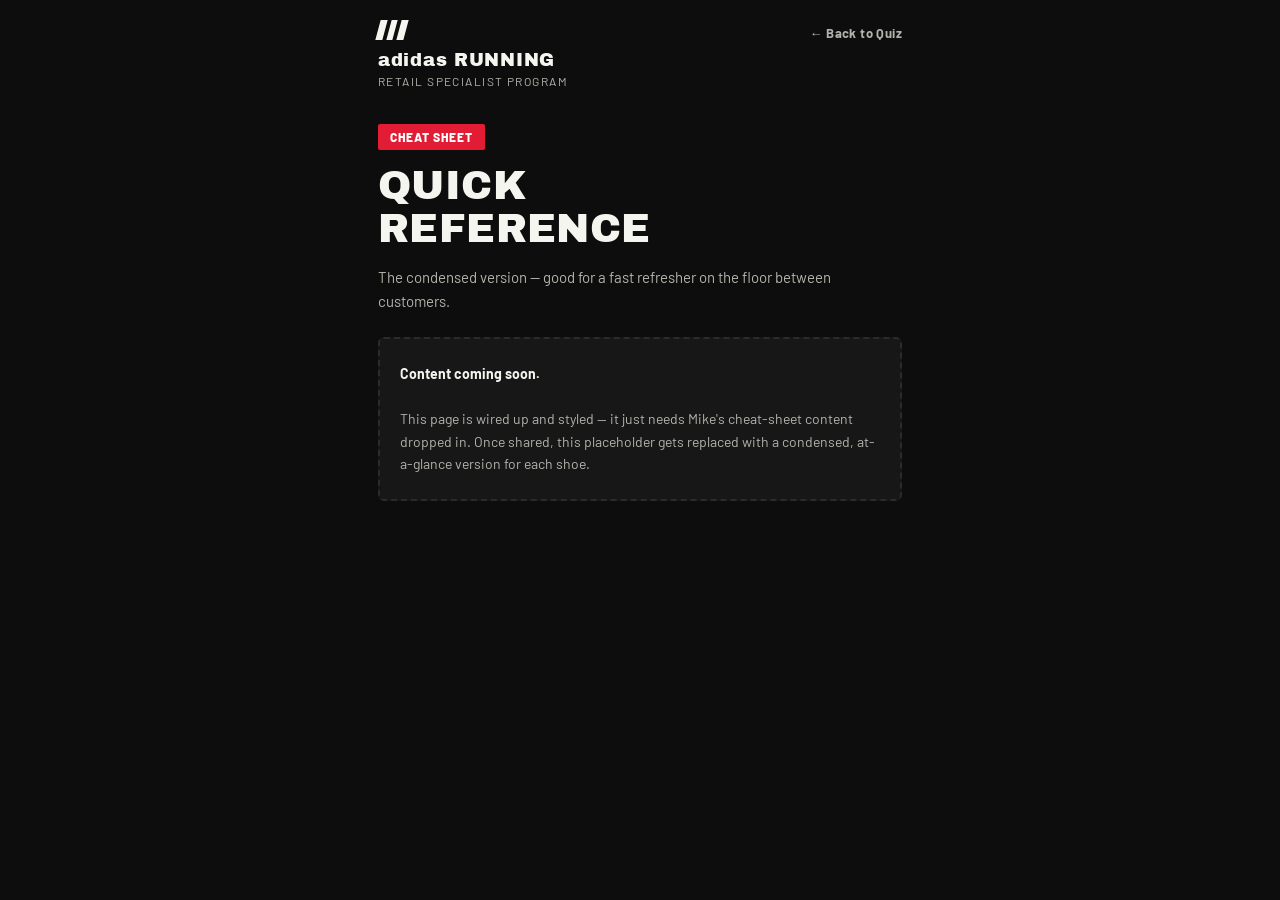
==== cheat-sheet.html @ 19f04d15 "Initial commit: Product Education Quiz platform" ====
<!DOCTYPE html>
<html lang="en">
<head>
<meta charset="UTF-8" />
<meta name="viewport" content="width=device-width, initial-scale=1, maximum-scale=1" />
<title>adidas Running — Cheat Sheet</title>
<link rel="preconnect" href="https://fonts.googleapis.com" />
<link
  href="https://fonts.googleapis.com/css2?family=Archivo+Black&family=Barlow:wght@400;600;700;800&display=swap"
  rel="stylesheet"
/>
<link rel="stylesheet" href="css/styles.css" />
</head>
<body>

<div class="app">
  <div class="header">
    <div class="header-top">
      <div class="stripes"><span></span><span></span><span></span></div>
      <a class="home-link" href="index.html">&larr; Back to Quiz</a>
    </div>
    <div class="brand">adidas RUNNING</div>
    <div class="eyebrow">Retail Specialist Program</div>
  </div>

  <section class="screen">
    <div class="badge-pill">Cheat Sheet</div>
    <h1 class="title">QUICK<br />REFERENCE</h1>
    <p class="subtext">
      The condensed version — good for a fast refresher on the floor
      between customers.
    </p>

    <!--
      CONTENT PENDING — this page is a placeholder.
      Same as study-guide.html: Mike has his own condensed cheat-sheet
      content to drop in here, not Claude-drafted. Once shared, replace the
      placeholder-box below — a cheat sheet reads best as short bullet-style
      content-section blocks (one per shoe) rather than long paragraphs.
      See MEMORY.md > "Study guide, cheat sheet, and survey" for context.
    -->
    <div class="placeholder-box">
      <strong>Content coming soon.</strong><br /><br />
      This page is wired up and styled — it just needs Mike's cheat-sheet
      content dropped in. Once shared, this placeholder gets replaced with
      a condensed, at-a-glance version for each shoe.
    </div>
  </section>
</div>

</body>
</html>
---- css/styles.css ----
/* css/styles.css
   Mobile-first. Adidas-style: black background, white text, bold sans-serif,
   red accent, optional three-stripe motif. See MEMORY.md "Visual language". */

:root {
  --bg: #0d0d0d;
  --surface: #171717;
  --surface-2: #202020;
  --border: #2b2b2b;
  --text: #f5f5f0;
  --text-dim: #b3b3ac;
  --accent: #e21c34; /* adidas-style red */
  --correct: #2fae5b;
  --incorrect: #d64545;
  --radius: 4px;
  --max-width: 560px;
}

* {
  box-sizing: border-box;
}

html,
body {
  margin: 0;
  padding: 0;
  background: var(--bg);
  color: var(--text);
  font-family: "Barlow", -apple-system, "Helvetica Neue", Arial, sans-serif;
  -webkit-font-smoothing: antialiased;
}

h1,
h2,
h3,
.display {
  font-family: "Archivo Black", Arial, sans-serif;
  font-weight: 400;
  letter-spacing: 0.01em;
  margin: 0;
}

.app {
  min-height: 100vh;
  display: flex;
  flex-direction: column;
  align-items: center;
}

.header {
  width: 100%;
  max-width: var(--max-width);
  padding: 20px 18px 0;
  display: flex;
  flex-direction: column;
  gap: 4px;
}

.header-top {
  display: flex;
  align-items: center;
  justify-content: space-between;
}

.home-link {
  color: var(--text-dim);
  font-size: 13px;
  font-weight: 700;
  text-decoration: none;
  letter-spacing: 0.03em;
}

.home-link:hover {
  color: var(--text);
}

.stripes {
  display: flex;
  gap: 4px;
  width: 28px;
  height: 20px;
  transform: skewX(-15deg);
  margin-bottom: 6px;
}
.stripes span {
  flex: 1;
  background: var(--text);
  display: block;
}

.brand {
  font-family: "Archivo Black", Arial, sans-serif;
  font-size: 18px;
  letter-spacing: 0.04em;
}

.eyebrow {
  font-size: 12px;
  letter-spacing: 0.12em;
  text-transform: uppercase;
  color: var(--text-dim);
}

.screen {
  width: 100%;
  max-width: var(--max-width);
  padding: 24px 18px 48px;
  flex: 1;
}

.hidden {
  display: none !important;
}

/* Intro */
.badge-pill {
  display: inline-block;
  background: var(--accent);
  color: #fff;
  font-size: 12px;
  font-weight: 800;
  letter-spacing: 0.08em;
  text-transform: uppercase;
  padding: 6px 12px;
  border-radius: 2px;
  margin-bottom: 14px;
}

.title {
  font-size: clamp(28px, 8vw, 40px);
  line-height: 1.08;
  margin-bottom: 14px;
  text-wrap: balance;
}

.subtext {
  font-size: 15px;
  line-height: 1.6;
  color: var(--text-dim);
  margin-bottom: 24px;
}

/* Buttons */
button,
.btn {
  font-family: "Archivo Black", Arial, sans-serif;
  font-size: 16px;
  border: none;
  border-radius: var(--radius);
  cursor: pointer;
  min-height: 52px;
  padding: 14px 28px;
}

.btn-primary {
  width: 100%;
  background: var(--accent);
  color: #fff;
}

.btn-primary:disabled {
  background: #4a2126;
  color: #8a8a8a;
  cursor: not-allowed;
}

.btn-secondary {
  width: 100%;
  background: var(--text);
  color: var(--bg);
}

/* Form */
.field {
  margin-bottom: 18px;
}

.field label {
  display: block;
  font-size: 13px;
  letter-spacing: 0.04em;
  text-transform: uppercase;
  color: var(--text-dim);
  margin-bottom: 6px;
}

.field input[type="text"],
.field input[type="email"],
.field select,
.field textarea {
  width: 100%;
  background: var(--surface);
  border: 2px solid var(--border);
  border-radius: var(--radius);
  color: var(--text);
  font-family: "Barlow", Arial, sans-serif;
  font-size: 16px;
  font-weight: 600;
  padding: 13px 14px;
}

.field input:focus,
.field select:focus,
.field textarea:focus {
  outline: none;
  border-color: var(--accent);
}

.field textarea {
  min-height: 120px;
  resize: vertical;
}

.toggle-group {
  display: flex;
  gap: 8px;
}

.toggle-group button {
  flex: 1;
  background: var(--surface);
  border: 2px solid var(--border);
  color: var(--text);
  font-family: "Barlow", Arial, sans-serif;
  font-weight: 700;
  font-size: 15px;
  min-height: 48px;
}

.toggle-group button.active {
  background: var(--accent);
  border-color: var(--accent);
  color: #fff;
}

.error-text {
  color: var(--incorrect);
  font-size: 13px;
  margin-top: 6px;
  display: none;
}

.error-text.visible {
  display: block;
}

/* Quiz */
.quiz-meta {
  display: flex;
  justify-content: space-between;
  align-items: baseline;
  margin-bottom: 10px;
  gap: 10px;
}

.quiz-meta .progress-label {
  font-size: 13px;
  letter-spacing: 0.08em;
  text-transform: uppercase;
  color: var(--text-dim);
}

.quiz-meta .section-label {
  font-size: 13px;
  letter-spacing: 0.08em;
  text-transform: uppercase;
  color: var(--accent);
  text-align: right;
}

.progress-track {
  width: 100%;
  height: 6px;
  background: var(--surface-2);
  border-radius: 3px;
  overflow: hidden;
  margin-bottom: 24px;
}

.progress-fill {
  height: 100%;
  background: var(--accent);
  border-radius: 3px;
  transition: width 0.25s ease;
}

.question-card {
  background: var(--surface);
  border-radius: 6px;
  padding: 24px 20px;
}

.question-image-wrap {
  margin: -24px -20px 20px;
  position: relative;
}

.question-image {
  display: block;
  width: 100%;
  height: 200px;
  object-fit: cover;
  border-radius: 6px 6px 0 0;
}

.question-image-caption {
  position: absolute;
  left: 0;
  right: 0;
  bottom: 0;
  padding: 8px 14px;
  font-size: 12px;
  font-weight: 600;
  letter-spacing: 0.02em;
  color: #fff;
  background: linear-gradient(to top, rgba(0, 0, 0, 0.65), rgba(0, 0, 0, 0));
  border-radius: 0 0 0 0;
}

.question-text {
  font-size: clamp(19px, 5vw, 23px);
  line-height: 1.35;
  margin-bottom: 20px;
  text-wrap: balance;
}

.option-list {
  display: flex;
  flex-direction: column;
  gap: 11px;
}

.option-btn {
  display: block;
  width: 100%;
  text-align: left;
  background: var(--bg);
  color: var(--text);
  border: 2px solid var(--border);
  font-family: "Barlow", Arial, sans-serif;
  font-size: 15px;
  font-weight: 600;
  line-height: 1.35;
  padding: 14px 15px;
  min-height: 52px;
}

.option-btn.selected {
  background: var(--accent);
  border-color: var(--accent);
  color: #fff;
}

.option-btn.correct {
  background: var(--correct);
  border-color: var(--correct);
  color: #0d0d0d;
  opacity: 1;
}

.option-btn.incorrect {
  background: var(--incorrect);
  border-color: var(--incorrect);
  color: #fff;
  opacity: 1;
}

.option-btn:disabled {
  cursor: default;
  opacity: 0.55;
}

/* Order / ranking question */
.order-list {
  display: flex;
  flex-direction: column;
  gap: 10px;
  margin-bottom: 4px;
}

.order-row {
  display: flex;
  align-items: center;
  gap: 12px;
  background: var(--bg);
  border: 2px solid var(--border);
  border-radius: var(--radius);
  padding: 10px 14px;
}

.order-row.correct {
  background: var(--correct);
  border-color: var(--correct);
  color: #0d0d0d;
}

.order-row.incorrect {
  background: var(--incorrect);
  border-color: var(--incorrect);
  color: #fff;
}

.order-rank {
  font-family: "Archivo Black", Arial, sans-serif;
  font-size: 14px;
  color: var(--accent);
  width: 18px;
  flex: none;
}

.order-row.correct .order-rank,
.order-row.incorrect .order-rank {
  color: inherit;
}

.order-label {
  flex: 1;
  min-width: 0;
  font-weight: 700;
  font-size: 15px;
}

.order-controls {
  display: flex;
  gap: 6px;
  flex: none;
}

.order-controls button {
  background: var(--surface-2);
  color: var(--text);
  border: none;
  border-radius: 3px;
  width: 40px;
  height: 40px;
  font-size: 16px;
  min-height: unset;
  padding: 0;
}

.order-controls button:disabled {
  opacity: 0.3;
  cursor: default;
}

/* Explanation */
.explanation-box {
  margin-top: 16px;
  padding: 14px 16px;
  background: var(--bg);
  border-left: 3px solid var(--accent);
  border-radius: 2px;
  font-size: 14px;
  line-height: 1.55;
  color: var(--text-dim);
}

.quiz-nav {
  display: flex;
  justify-content: flex-end;
  gap: 12px;
  margin-top: 22px;
}

.quiz-nav .btn-primary,
.quiz-nav .btn-secondary {
  width: auto;
  min-width: 160px;
}

/* Results */
.score-hero {
  text-align: center;
  padding: 28px 20px;
  background: var(--surface);
  border-radius: 6px;
  margin-bottom: 20px;
}

.score-hero .tier-pill {
  display: inline-block;
  font-size: 13px;
  font-weight: 800;
  letter-spacing: 0.08em;
  text-transform: uppercase;
  padding: 6px 14px;
  border-radius: 2px;
  background: var(--accent);
  color: #fff;
  margin-bottom: 14px;
}

.score-hero .score-number {
  font-family: "Archivo Black", Arial, sans-serif;
  font-size: 56px;
  line-height: 1;
  margin-bottom: 10px;
}

.score-hero .score-message {
  color: var(--text-dim);
  font-size: 15px;
  line-height: 1.5;
}

.breakdown-title {
  font-size: 14px;
  letter-spacing: 0.08em;
  text-transform: uppercase;
  color: var(--text-dim);
  margin: 26px 0 12px;
}

.breakdown-item {
  background: var(--surface);
  border-radius: 6px;
  padding: 16px 18px;
  margin-bottom: 10px;
  border-left: 4px solid var(--border);
}

.breakdown-item.correct {
  border-left-color: var(--correct);
}

.breakdown-item.incorrect {
  border-left-color: var(--incorrect);
}

.breakdown-item .bq-header {
  display: flex;
  justify-content: space-between;
  gap: 10px;
  margin-bottom: 8px;
}

.breakdown-item .bq-icon {
  font-weight: 800;
  flex: none;
}

.breakdown-item .bq-question {
  font-size: 14px;
  font-weight: 700;
  line-height: 1.4;
}

.breakdown-item .bq-answer {
  font-size: 13px;
  line-height: 1.5;
  color: var(--text-dim);
}

.breakdown-item .bq-answer.your-answer.wrong {
  color: var(--incorrect);
}

.breakdown-item .bq-answer.correct-answer {
  color: var(--correct);
}

.status-message {
  font-size: 13px;
  color: var(--text-dim);
  margin-top: 18px;
  text-align: center;
}

.status-message.error {
  color: var(--incorrect);
}

/* Hub landing page */
.hub-grid {
  display: flex;
  flex-direction: column;
  gap: 14px;
}

.hub-card {
  display: block;
  background: var(--surface);
  border: 2px solid var(--border);
  border-radius: 6px;
  padding: 20px 20px;
  text-decoration: none;
  color: var(--text);
  transition: border-color 0.15s ease;
}

.hub-card:hover,
.hub-card:focus-visible {
  border-color: var(--accent);
}

.hub-card-label {
  font-size: 12px;
  font-weight: 800;
  letter-spacing: 0.1em;
  text-transform: uppercase;
  color: var(--accent);
  margin-bottom: 8px;
}

.hub-card-title {
  font-family: "Archivo Black", Arial, sans-serif;
  font-size: 22px;
  margin-bottom: 8px;
}

.hub-card-desc {
  font-size: 14px;
  line-height: 1.5;
  color: var(--text-dim);
}

/* "What's next" links on the results screen (study guide / cheat sheet / survey) */
.next-steps {
  margin-top: 32px;
  padding-top: 28px;
  border-top: 1px solid var(--border);
}

.next-steps-title {
  font-family: "Archivo Black", Arial, sans-serif;
  font-size: 18px;
  margin-bottom: 14px;
}

.next-steps-grid {
  display: flex;
  flex-direction: column;
  gap: 12px;
}

/* Simple content pages (study guide / cheat sheet placeholders) */
.content-section {
  margin-bottom: 26px;
}

.content-section h2 {
  font-family: "Archivo Black", Arial, sans-serif;
  font-size: 20px;
  margin-bottom: 10px;
}

.content-section p,
.content-section li {
  font-size: 15px;
  line-height: 1.6;
  color: var(--text-dim);
}

.placeholder-box {
  background: var(--surface);
  border: 2px dashed var(--border);
  border-radius: 6px;
  padding: 24px 20px;
  color: var(--text-dim);
  font-size: 14px;
  line-height: 1.6;
}

.placeholder-box strong {
  color: var(--text);
}

/* Survey */
.likert-row {
  margin-bottom: 20px;
}

.likert-row .likert-question {
  font-size: 15px;
  font-weight: 700;
  margin-bottom: 10px;
  line-height: 1.4;
}

.likert-scale {
  display: flex;
  gap: 6px;
}

.likert-scale button {
  flex: 1;
  background: var(--surface);
  border: 2px solid var(--border);
  color: var(--text);
  font-family: "Barlow", Arial, sans-serif;
  font-weight: 700;
  font-size: 15px;
  min-height: 48px;
  padding: 0;
}

.likert-scale button.active {
  background: var(--accent);
  border-color: var(--accent);
  color: #fff;
}

.likert-labels {
  display: flex;
  justify-content: space-between;
  font-size: 11px;
  color: var(--text-dim);
  margin-top: 6px;
  text-transform: uppercase;
  letter-spacing: 0.04em;
}

.thank-you {
  text-align: center;
  padding: 40px 20px;
}

.thank-you .display {
  font-size: 26px;
  margin-bottom: 12px;
}

@media (min-width: 640px) {
  .screen {
    padding-top: 36px;
  }

  .hub-grid {
    display: grid;
    grid-template-columns: 1fr 1fr;
  }
}
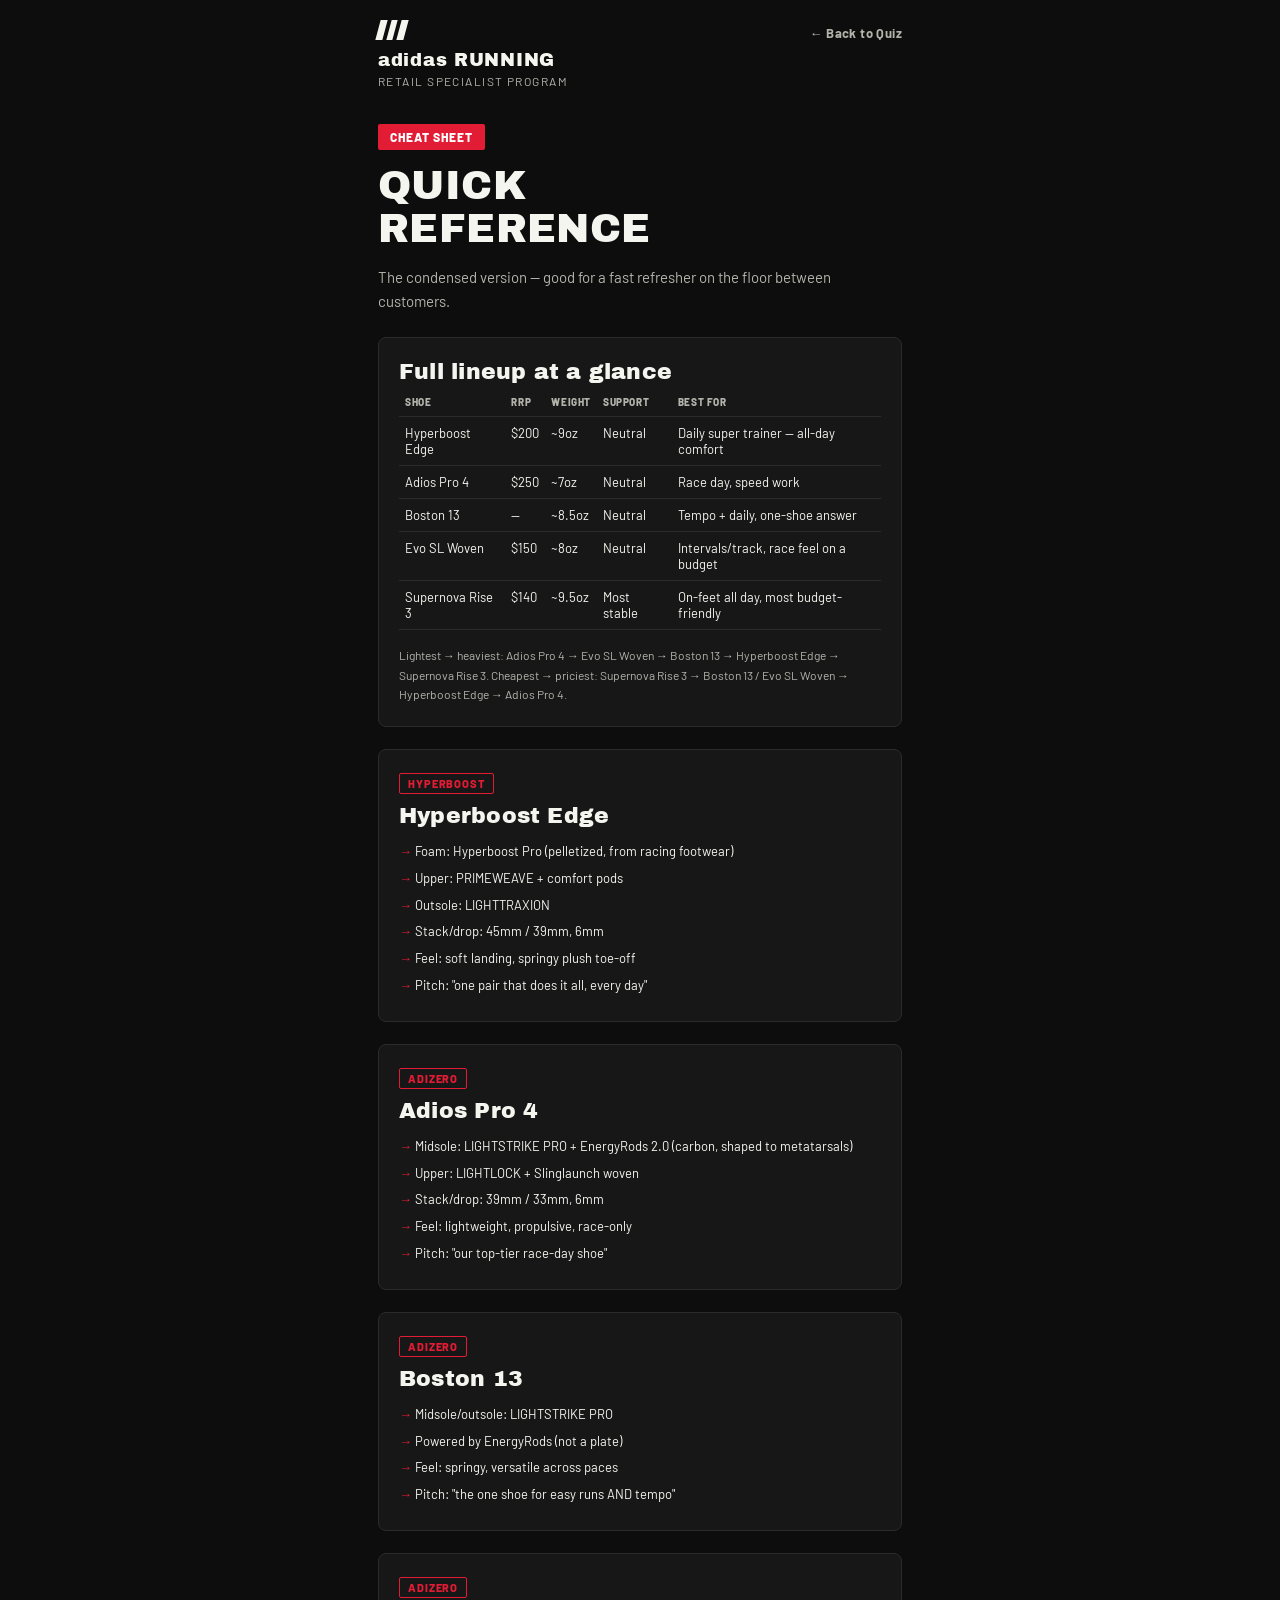
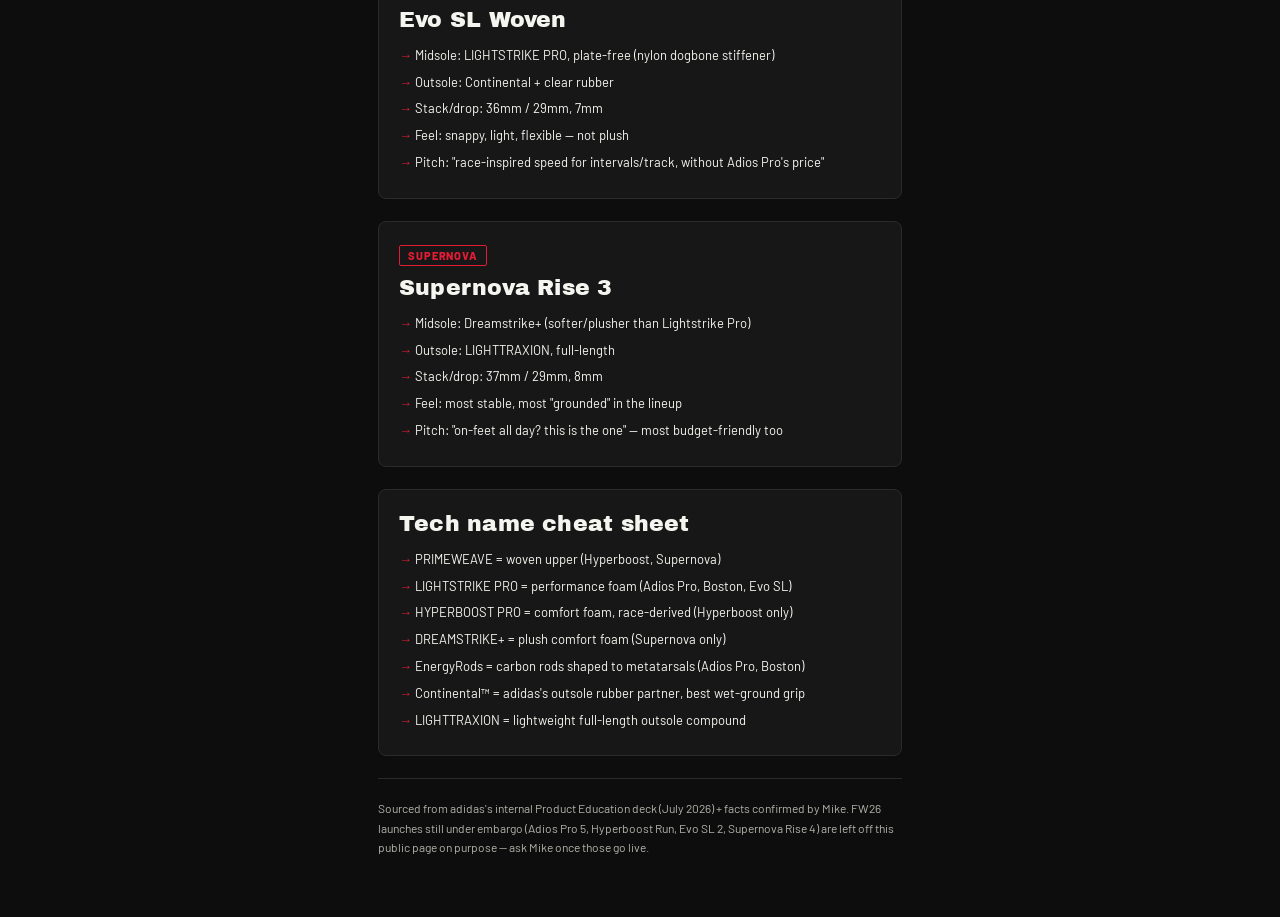
==== commit 74b70959: "Simplify intake form; ship store list, study guide, cheat sheet Intake form is down to five fields: " ====
--- a/cheat-sheet.html
+++ b/cheat-sheet.html
@@ -31,20 +31,137 @@
       between customers.
     </p>
 
-    <!--
-      CONTENT PENDING — this page is a placeholder.
-      Same as study-guide.html: Mike has his own condensed cheat-sheet
-      content to drop in here, not Claude-drafted. Once shared, replace the
-      placeholder-box below — a cheat sheet reads best as short bullet-style
-      content-section blocks (one per shoe) rather than long paragraphs.
-      See MEMORY.md > "Study guide, cheat sheet, and survey" for context.
-    -->
-    <div class="placeholder-box">
-      <strong>Content coming soon.</strong><br /><br />
-      This page is wired up and styled — it just needs Mike's cheat-sheet
-      content dropped in. Once shared, this placeholder gets replaced with
-      a condensed, at-a-glance version for each shoe.
+    <div class="shoe-block">
+      <h2>Full lineup at a glance</h2>
+      <table class="cheat-table">
+        <tr>
+          <th>Shoe</th>
+          <th>RRP</th>
+          <th>Weight</th>
+          <th>Support</th>
+          <th>Best for</th>
+        </tr>
+        <tr>
+          <td>Hyperboost Edge</td>
+          <td>$200</td>
+          <td>~9oz</td>
+          <td>Neutral</td>
+          <td>Daily super trainer — all-day comfort</td>
+        </tr>
+        <tr>
+          <td>Adios Pro 4</td>
+          <td>$250</td>
+          <td>~7oz</td>
+          <td>Neutral</td>
+          <td>Race day, speed work</td>
+        </tr>
+        <tr>
+          <td>Boston 13</td>
+          <td>—</td>
+          <td>~8.5oz</td>
+          <td>Neutral</td>
+          <td>Tempo + daily, one-shoe answer</td>
+        </tr>
+        <tr>
+          <td>Evo SL Woven</td>
+          <td>$150</td>
+          <td>~8oz</td>
+          <td>Neutral</td>
+          <td>Intervals/track, race feel on a budget</td>
+        </tr>
+        <tr>
+          <td>Supernova Rise 3</td>
+          <td>$140</td>
+          <td>~9.5oz</td>
+          <td>Most stable</td>
+          <td>On-feet all day, most budget-friendly</td>
+        </tr>
+      </table>
+      <div class="source-note" style="border-top:none; padding-top:6px; margin-top:0;">
+        Lightest → heaviest: Adios Pro 4 → Evo SL Woven → Boston 13 → Hyperboost Edge → Supernova Rise 3.
+        Cheapest → priciest: Supernova Rise 3 → Boston 13 / Evo SL Woven → Hyperboost Edge → Adios Pro 4.
+      </div>
     </div>
+
+    <div class="shoe-block">
+      <div class="franchise-tag">Hyperboost</div>
+      <h2>Hyperboost Edge</h2>
+      <ul class="cheat-quick-lines">
+        <li>Foam: Hyperboost Pro (pelletized, from racing footwear)</li>
+        <li>Upper: PRIMEWEAVE + comfort pods</li>
+        <li>Outsole: LIGHTTRAXION</li>
+        <li>Stack/drop: 45mm / 39mm, 6mm</li>
+        <li>Feel: soft landing, springy plush toe-off</li>
+        <li>Pitch: "one pair that does it all, every day"</li>
+      </ul>
+    </div>
+
+    <div class="shoe-block">
+      <div class="franchise-tag">Adizero</div>
+      <h2>Adios Pro 4</h2>
+      <ul class="cheat-quick-lines">
+        <li>Midsole: LIGHTSTRIKE PRO + EnergyRods 2.0 (carbon, shaped to metatarsals)</li>
+        <li>Upper: LIGHTLOCK + Slinglaunch woven</li>
+        <li>Stack/drop: 39mm / 33mm, 6mm</li>
+        <li>Feel: lightweight, propulsive, race-only</li>
+        <li>Pitch: "our top-tier race-day shoe"</li>
+      </ul>
+    </div>
+
+    <div class="shoe-block">
+      <div class="franchise-tag">Adizero</div>
+      <h2>Boston 13</h2>
+      <ul class="cheat-quick-lines">
+        <li>Midsole/outsole: LIGHTSTRIKE PRO</li>
+        <li>Powered by EnergyRods (not a plate)</li>
+        <li>Feel: springy, versatile across paces</li>
+        <li>Pitch: "the one shoe for easy runs AND tempo"</li>
+      </ul>
+    </div>
+
+    <div class="shoe-block">
+      <div class="franchise-tag">Adizero</div>
+      <h2>Evo SL Woven</h2>
+      <ul class="cheat-quick-lines">
+        <li>Midsole: LIGHTSTRIKE PRO, plate-free (nylon dogbone stiffener)</li>
+        <li>Outsole: Continental + clear rubber</li>
+        <li>Stack/drop: 36mm / 29mm, 7mm</li>
+        <li>Feel: snappy, light, flexible — not plush</li>
+        <li>Pitch: "race-inspired speed for intervals/track, without Adios Pro's price"</li>
+      </ul>
+    </div>
+
+    <div class="shoe-block">
+      <div class="franchise-tag">Supernova</div>
+      <h2>Supernova Rise 3</h2>
+      <ul class="cheat-quick-lines">
+        <li>Midsole: Dreamstrike+ (softer/plusher than Lightstrike Pro)</li>
+        <li>Outsole: LIGHTTRAXION, full-length</li>
+        <li>Stack/drop: 37mm / 29mm, 8mm</li>
+        <li>Feel: most stable, most "grounded" in the lineup</li>
+        <li>Pitch: "on-feet all day? this is the one" — most budget-friendly too</li>
+      </ul>
+    </div>
+
+    <div class="shoe-block">
+      <h2>Tech name cheat sheet</h2>
+      <ul class="cheat-quick-lines">
+        <li>PRIMEWEAVE = woven upper (Hyperboost, Supernova)</li>
+        <li>LIGHTSTRIKE PRO = performance foam (Adios Pro, Boston, Evo SL)</li>
+        <li>HYPERBOOST PRO = comfort foam, race-derived (Hyperboost only)</li>
+        <li>DREAMSTRIKE+ = plush comfort foam (Supernova only)</li>
+        <li>EnergyRods = carbon rods shaped to metatarsals (Adios Pro, Boston)</li>
+        <li>Continental™ = adidas's outsole rubber partner, best wet-ground grip</li>
+        <li>LIGHTTRAXION = lightweight full-length outsole compound</li>
+      </ul>
+    </div>
+
+    <p class="source-note">
+      Sourced from adidas's internal Product Education deck (July 2026) +
+      facts confirmed by Mike. FW26 launches still under embargo (Adios Pro
+      5, Hyperboost Run, Evo SL 2, Supernova Rise 4) are left off this
+      public page on purpose — ask Mike once those go live.
+    </p>
   </section>
 </div>
 
--- a/css/styles.css
+++ b/css/styles.css
@@ -186,6 +186,7 @@
 
 .field input[type="text"],
 .field input[type="email"],
+.field input[type="password"],
 .field select,
 .field textarea {
   width: 100%;
@@ -665,6 +666,160 @@
   color: var(--text);
 }
 
+/* Study guide / cheat sheet — shoe reference blocks */
+.franchise-tag {
+  display: inline-block;
+  font-size: 11px;
+  font-weight: 800;
+  letter-spacing: 0.08em;
+  text-transform: uppercase;
+  color: var(--accent);
+  border: 1px solid var(--accent);
+  border-radius: 2px;
+  padding: 3px 8px;
+  margin-bottom: 10px;
+}
+
+.shoe-block {
+  background: var(--surface);
+  border: 1px solid var(--border);
+  border-radius: 8px;
+  padding: 22px 20px;
+  margin-bottom: 22px;
+}
+
+.shoe-block h2 {
+  font-family: "Archivo Black", Arial, sans-serif;
+  font-size: 22px;
+  margin-bottom: 4px;
+}
+
+.shoe-block .shoe-tagline {
+  font-size: 13px;
+  color: var(--text-dim);
+  font-style: italic;
+  margin-bottom: 16px;
+}
+
+.spec-grid {
+  display: grid;
+  grid-template-columns: repeat(2, 1fr);
+  gap: 10px 16px;
+  margin-bottom: 18px;
+  padding-bottom: 18px;
+  border-bottom: 1px solid var(--border);
+}
+
+.spec-item .spec-label {
+  font-size: 10px;
+  font-weight: 800;
+  letter-spacing: 0.08em;
+  text-transform: uppercase;
+  color: var(--text-dim);
+  margin-bottom: 2px;
+}
+
+.spec-item .spec-value {
+  font-size: 14px;
+  font-weight: 700;
+}
+
+.tech-callout {
+  margin-bottom: 12px;
+}
+
+.tech-callout .tech-name {
+  font-size: 13px;
+  font-weight: 800;
+  color: var(--accent);
+  text-transform: uppercase;
+  letter-spacing: 0.03em;
+  margin-bottom: 3px;
+}
+
+.tech-callout p {
+  font-size: 14px;
+  line-height: 1.55;
+  color: var(--text-dim);
+  margin: 0;
+}
+
+.sell-line {
+  margin-top: 16px;
+  padding: 12px 14px;
+  background: var(--surface-2);
+  border-left: 3px solid var(--accent);
+  border-radius: 4px;
+  font-size: 14px;
+  line-height: 1.55;
+}
+
+.sell-line strong {
+  color: var(--accent);
+  text-transform: uppercase;
+  font-size: 11px;
+  letter-spacing: 0.06em;
+  display: block;
+  margin-bottom: 4px;
+}
+
+.source-note {
+  font-size: 12px;
+  color: var(--text-dim);
+  border-top: 1px solid var(--border);
+  padding-top: 20px;
+  margin-top: 8px;
+  line-height: 1.6;
+}
+
+/* Cheat sheet — condensed table style */
+.cheat-table {
+  width: 100%;
+  border-collapse: collapse;
+  margin-bottom: 10px;
+  font-size: 13px;
+}
+
+.cheat-table th,
+.cheat-table td {
+  text-align: left;
+  padding: 8px 6px;
+  border-bottom: 1px solid var(--border);
+  vertical-align: top;
+}
+
+.cheat-table th {
+  color: var(--text-dim);
+  font-size: 10px;
+  text-transform: uppercase;
+  letter-spacing: 0.06em;
+  font-weight: 800;
+}
+
+.cheat-quick-lines {
+  list-style: none;
+  padding: 0;
+  margin: 10px 0 0;
+}
+
+.cheat-quick-lines li {
+  font-size: 13px;
+  line-height: 1.6;
+  padding: 3px 0;
+}
+
+.cheat-quick-lines li::before {
+  content: "→ ";
+  color: var(--accent);
+  font-weight: 800;
+}
+
+@media (max-width: 420px) {
+  .spec-grid {
+    grid-template-columns: 1fr 1fr;
+  }
+}
+
 /* Survey */
 .likert-row {
   margin-bottom: 20px;
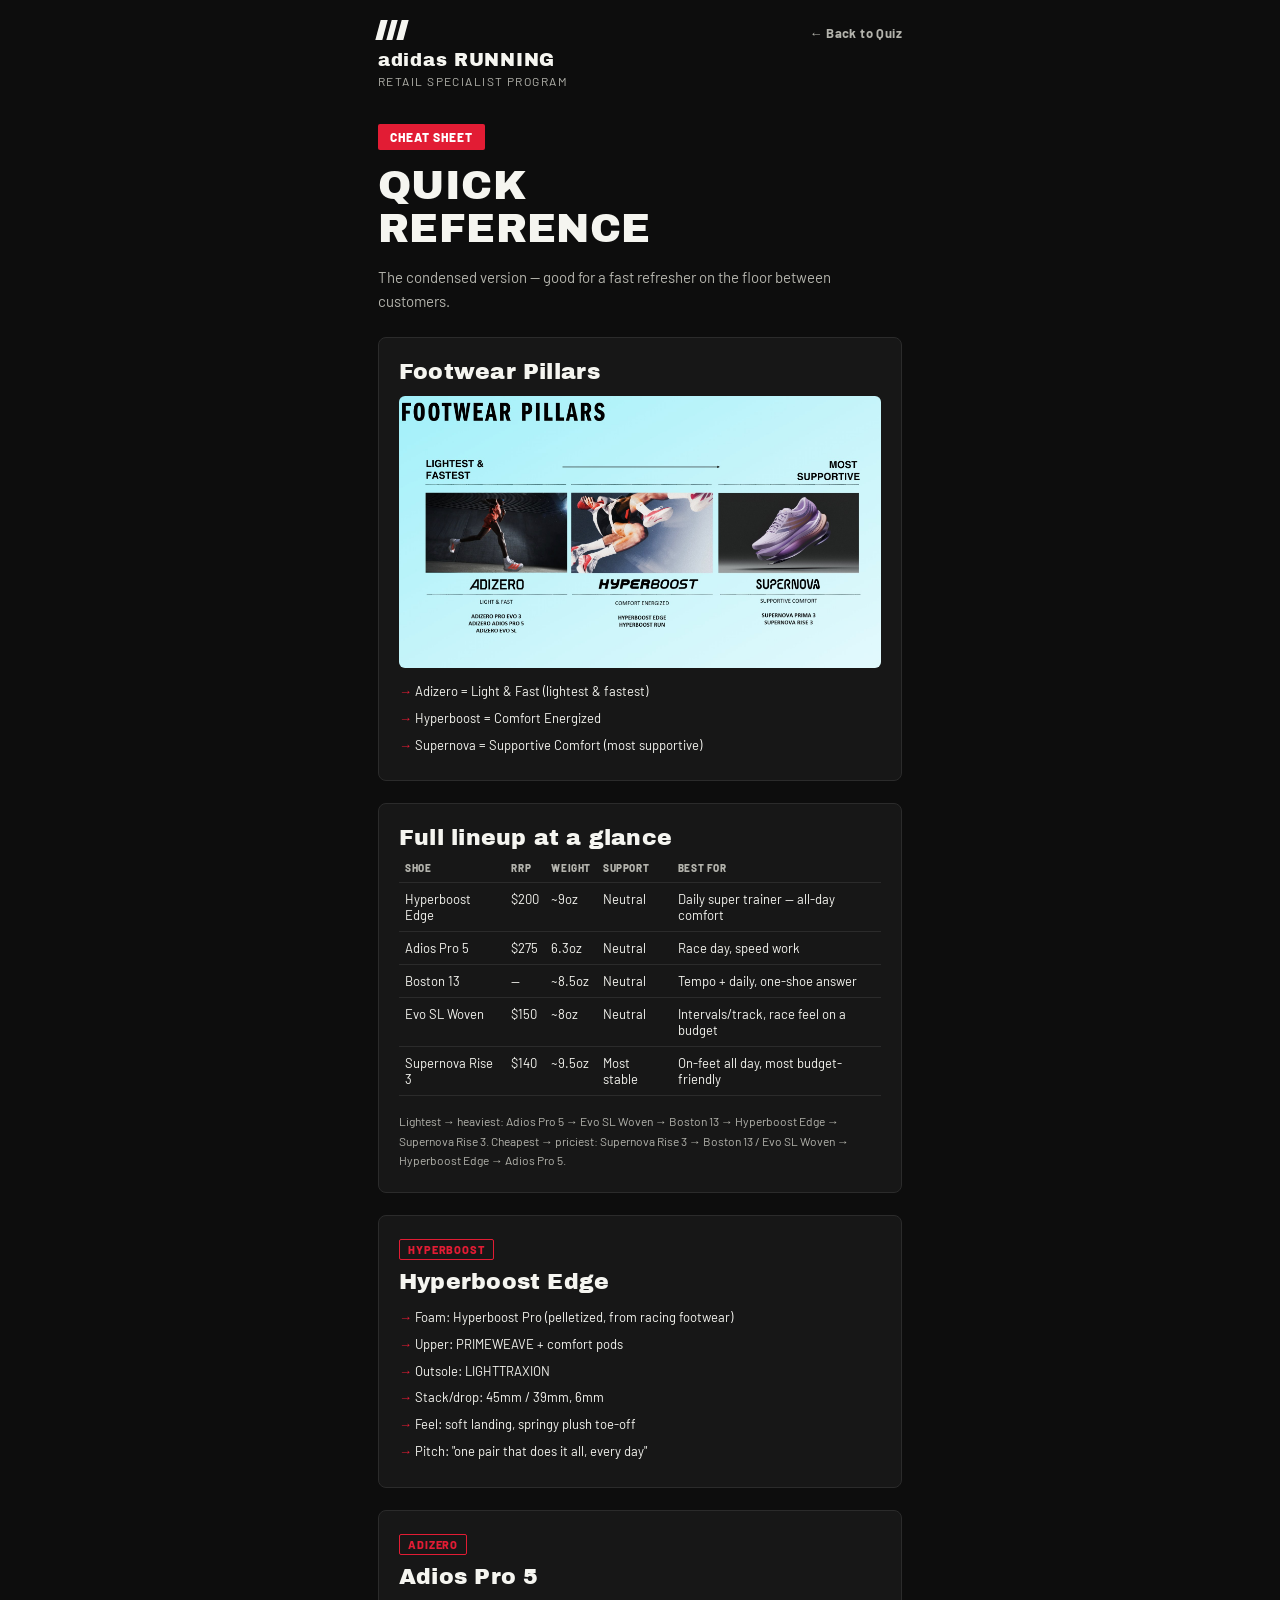
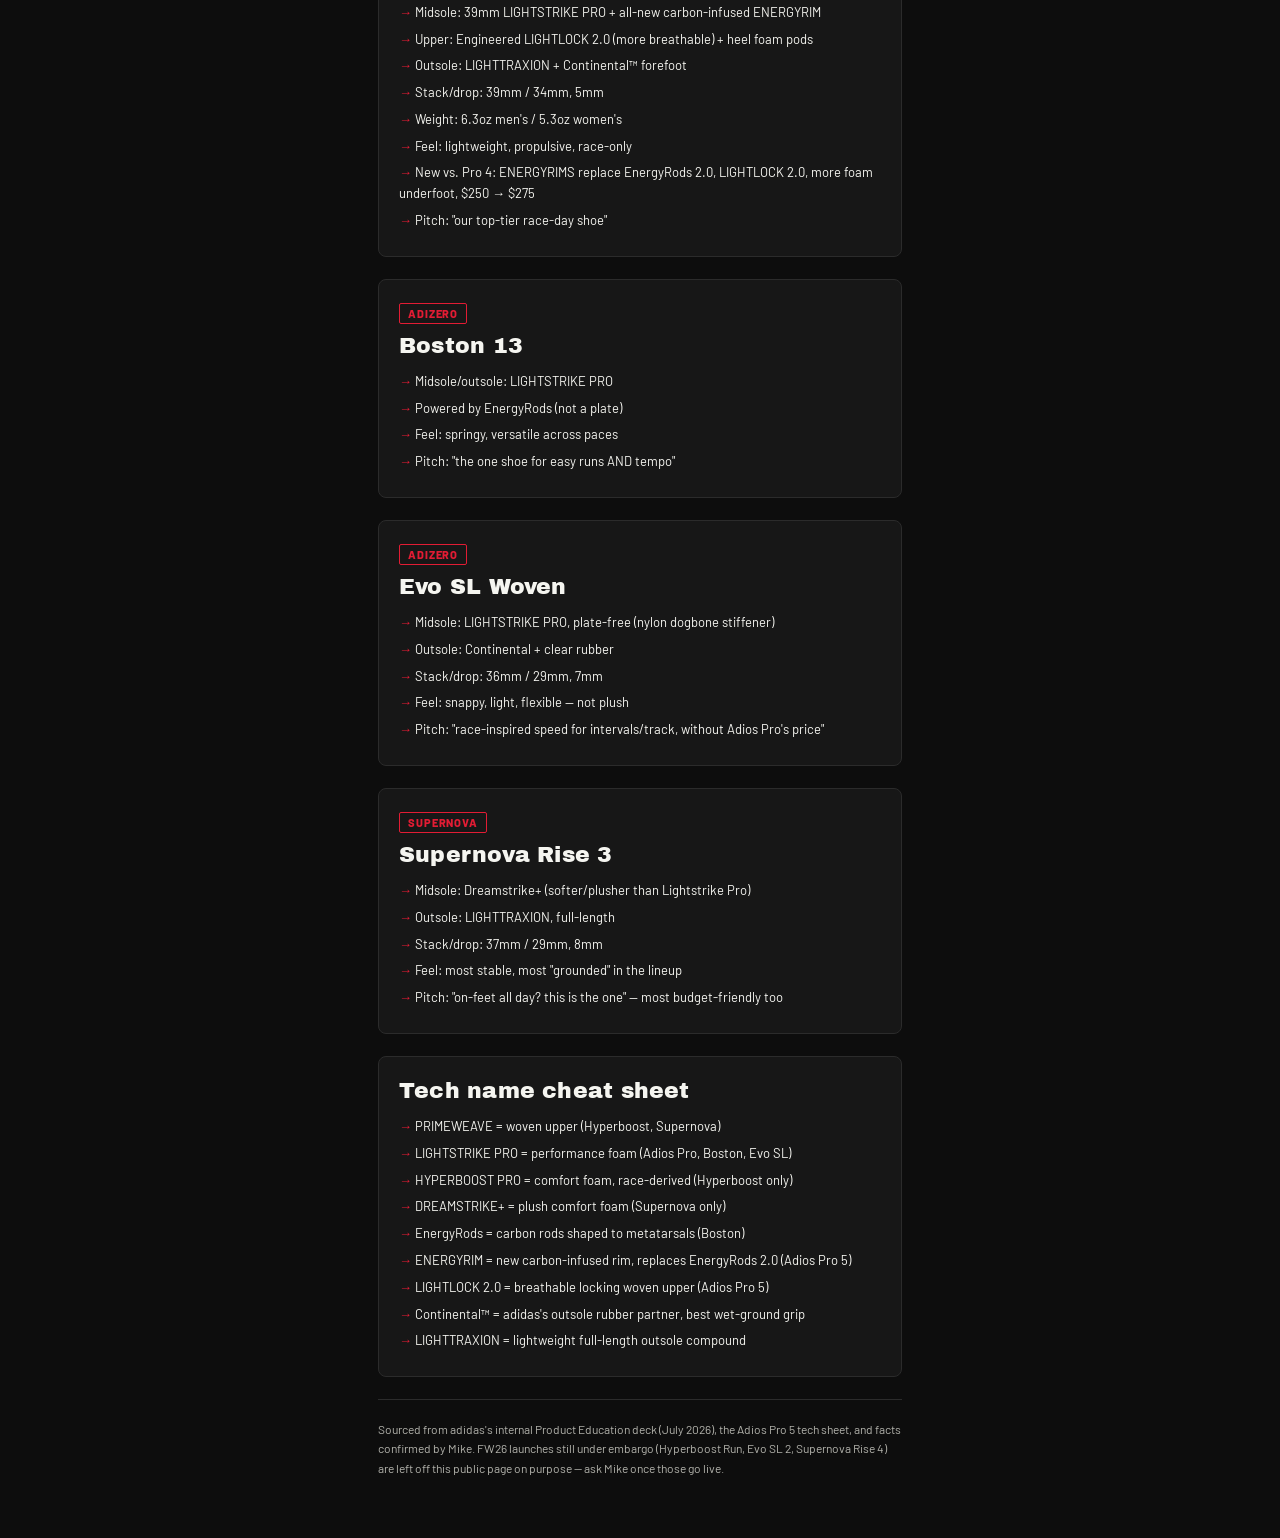
==== commit af07f38d: "Adios Pro 5 update, Footwear Pillars question + graphic, drop duplicate Boston question" ====
--- a/cheat-sheet.html
+++ b/cheat-sheet.html
@@ -32,6 +32,18 @@
     </p>
 
     <div class="shoe-block">
+      <h2>Footwear Pillars</h2>
+      <figure class="pillars-figure">
+        <a href="images/footwear-pillars.jpg" target="_blank" rel="noopener"><img src="images/footwear-pillars.jpg" alt="adidas Footwear Pillars: Adizero, Light and Fast; Hyperboost, Comfort Energized; Supernova, Supportive Comfort" loading="lazy" /></a>
+      </figure>
+      <ul class="cheat-quick-lines">
+        <li>Adizero = Light &amp; Fast (lightest &amp; fastest)</li>
+        <li>Hyperboost = Comfort Energized</li>
+        <li>Supernova = Supportive Comfort (most supportive)</li>
+      </ul>
+    </div>
+
+    <div class="shoe-block">
       <h2>Full lineup at a glance</h2>
       <table class="cheat-table">
         <tr>
@@ -49,9 +61,9 @@
           <td>Daily super trainer — all-day comfort</td>
         </tr>
         <tr>
-          <td>Adios Pro 4</td>
-          <td>$250</td>
-          <td>~7oz</td>
+          <td>Adios Pro 5</td>
+          <td>$275</td>
+          <td>6.3oz</td>
           <td>Neutral</td>
           <td>Race day, speed work</td>
         </tr>
@@ -78,8 +90,8 @@
         </tr>
       </table>
       <div class="source-note" style="border-top:none; padding-top:6px; margin-top:0;">
-        Lightest → heaviest: Adios Pro 4 → Evo SL Woven → Boston 13 → Hyperboost Edge → Supernova Rise 3.
-        Cheapest → priciest: Supernova Rise 3 → Boston 13 / Evo SL Woven → Hyperboost Edge → Adios Pro 4.
+        Lightest → heaviest: Adios Pro 5 → Evo SL Woven → Boston 13 → Hyperboost Edge → Supernova Rise 3.
+        Cheapest → priciest: Supernova Rise 3 → Boston 13 / Evo SL Woven → Hyperboost Edge → Adios Pro 5.
       </div>
     </div>
 
@@ -98,12 +110,15 @@
 
     <div class="shoe-block">
       <div class="franchise-tag">Adizero</div>
-      <h2>Adios Pro 4</h2>
+      <h2>Adios Pro 5</h2>
       <ul class="cheat-quick-lines">
-        <li>Midsole: LIGHTSTRIKE PRO + EnergyRods 2.0 (carbon, shaped to metatarsals)</li>
-        <li>Upper: LIGHTLOCK + Slinglaunch woven</li>
-        <li>Stack/drop: 39mm / 33mm, 6mm</li>
+        <li>Midsole: 39mm LIGHTSTRIKE PRO + all-new carbon-infused ENERGYRIM</li>
+        <li>Upper: Engineered LIGHTLOCK 2.0 (more breathable) + heel foam pods</li>
+        <li>Outsole: LIGHTTRAXION + Continental™ forefoot</li>
+        <li>Stack/drop: 39mm / 34mm, 5mm</li>
+        <li>Weight: 6.3oz men's / 5.3oz women's</li>
         <li>Feel: lightweight, propulsive, race-only</li>
+        <li>New vs. Pro 4: ENERGYRIMS replace EnergyRods 2.0, LIGHTLOCK 2.0, more foam underfoot, $250 → $275</li>
         <li>Pitch: "our top-tier race-day shoe"</li>
       </ul>
     </div>
@@ -150,16 +165,18 @@
         <li>LIGHTSTRIKE PRO = performance foam (Adios Pro, Boston, Evo SL)</li>
         <li>HYPERBOOST PRO = comfort foam, race-derived (Hyperboost only)</li>
         <li>DREAMSTRIKE+ = plush comfort foam (Supernova only)</li>
-        <li>EnergyRods = carbon rods shaped to metatarsals (Adios Pro, Boston)</li>
+        <li>EnergyRods = carbon rods shaped to metatarsals (Boston)</li>
+        <li>ENERGYRIM = new carbon-infused rim, replaces EnergyRods 2.0 (Adios Pro 5)</li>
+        <li>LIGHTLOCK 2.0 = breathable locking woven upper (Adios Pro 5)</li>
         <li>Continental™ = adidas's outsole rubber partner, best wet-ground grip</li>
         <li>LIGHTTRAXION = lightweight full-length outsole compound</li>
       </ul>
     </div>
 
     <p class="source-note">
-      Sourced from adidas's internal Product Education deck (July 2026) +
-      facts confirmed by Mike. FW26 launches still under embargo (Adios Pro
-      5, Hyperboost Run, Evo SL 2, Supernova Rise 4) are left off this
+      Sourced from adidas's internal Product Education deck (July 2026), the
+      Adios Pro 5 tech sheet, and facts confirmed by Mike. FW26 launches
+      still under embargo (Hyperboost Run, Evo SL 2, Supernova Rise 4) are left off this
       public page on purpose — ask Mike once those go live.
     </p>
   </section>
--- a/css/styles.css
+++ b/css/styles.css
@@ -885,3 +885,19 @@
     grid-template-columns: 1fr 1fr;
   }
 }
+
+/* Footwear Pillars graphic (study guide + cheat sheet) */
+.pillars-figure {
+  margin: 12px 0 0;
+}
+.pillars-figure img {
+  display: block;
+  width: 100%;
+  height: auto;
+  border-radius: 6px;
+}
+.pillars-list {
+  margin: 12px 0 0;
+  padding-left: 18px;
+  line-height: 1.55;
+}
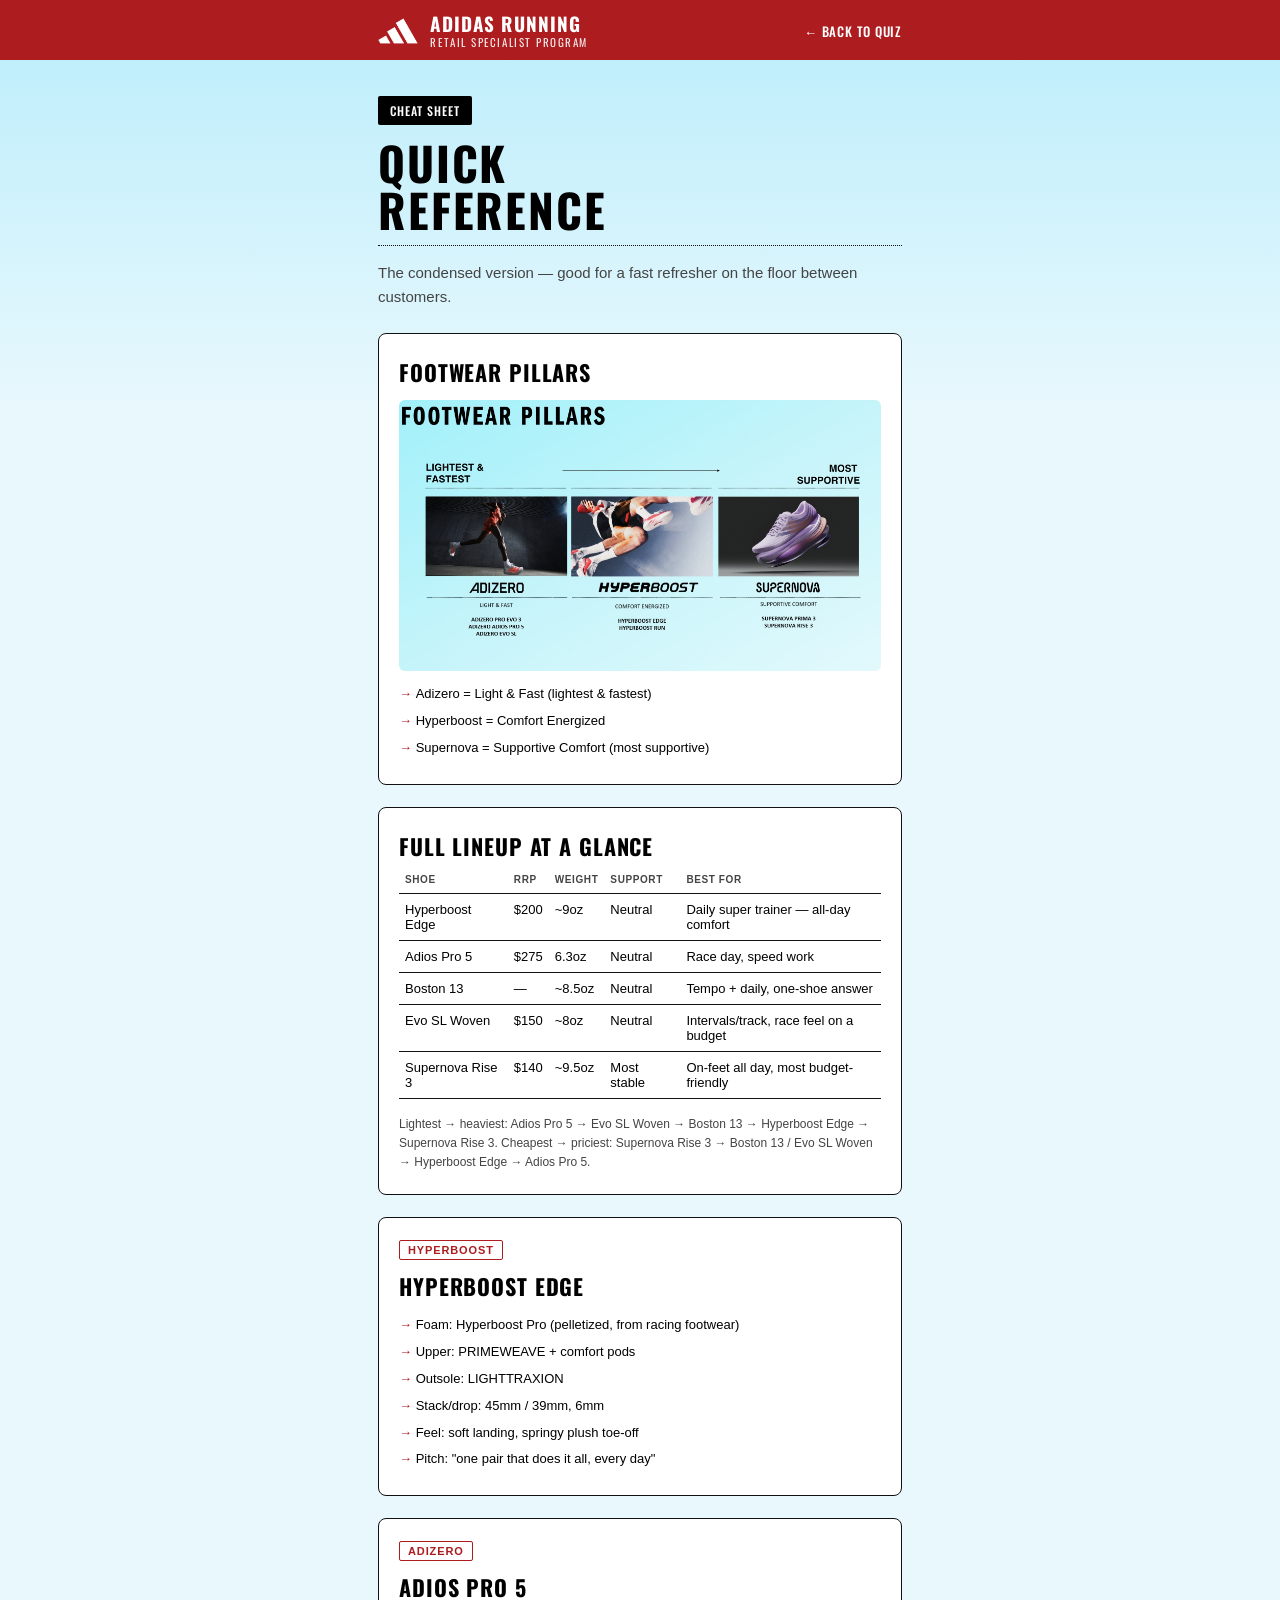
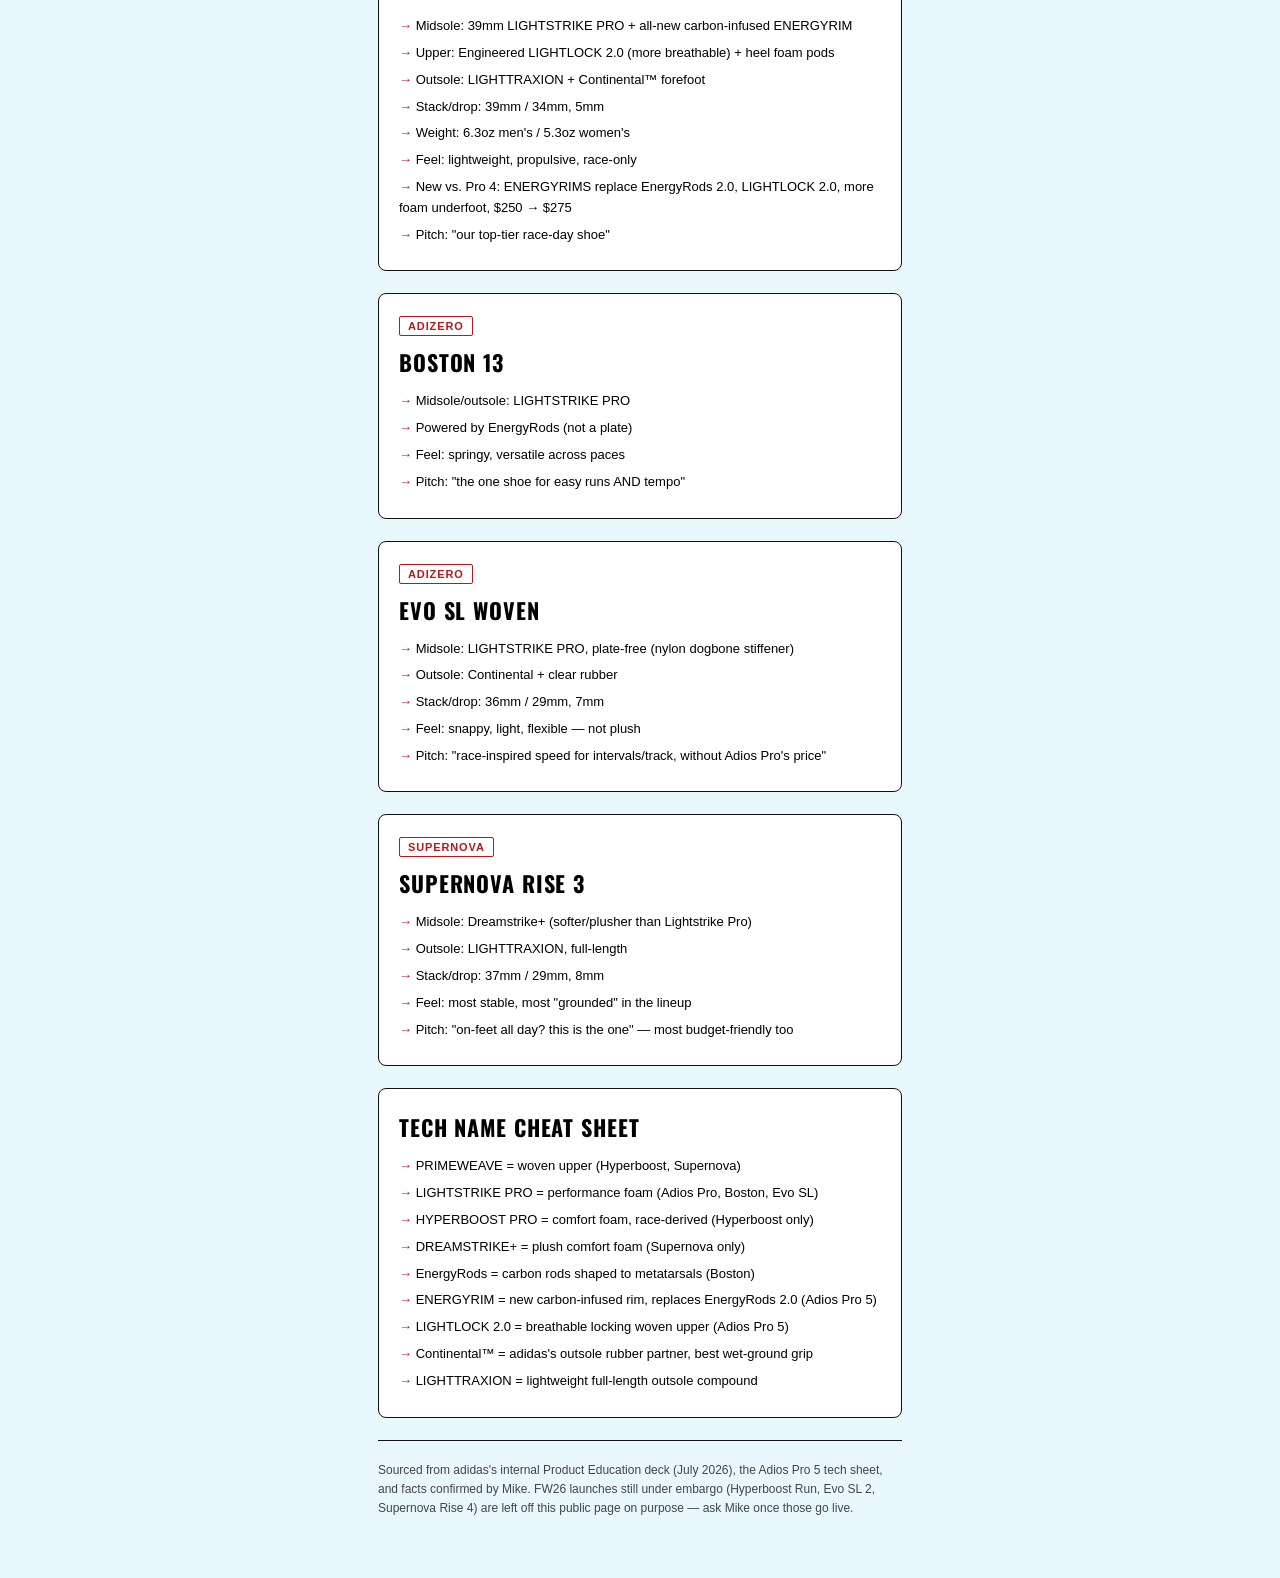
==== commit ee78d31b: "Brand pass to FW26 deck, prize tiers, loud save-failure banner" ====
--- a/cheat-sheet.html
+++ b/cheat-sheet.html
@@ -5,10 +5,7 @@
 <meta name="viewport" content="width=device-width, initial-scale=1, maximum-scale=1" />
 <title>adidas Running — Cheat Sheet</title>
 <link rel="preconnect" href="https://fonts.googleapis.com" />
-<link
-  href="https://fonts.googleapis.com/css2?family=Archivo+Black&family=Barlow:wght@400;600;700;800&display=swap"
-  rel="stylesheet"
-/>
+<link href="https://fonts.googleapis.com/css2?family=Oswald:wght@400;500;600;700&display=swap" rel="stylesheet" />
 <link rel="stylesheet" href="css/styles.css" />
 </head>
 <body>
@@ -16,11 +13,15 @@
 <div class="app">
   <div class="header">
     <div class="header-top">
-      <div class="stripes"><span></span><span></span><span></span></div>
+      <div class="header-lockup">
+        <img class="logo" src="images/adidas-logo-white.png" alt="adidas" />
+        <div>
+          <div class="brand">adidas Running</div>
+          <div class="eyebrow">Retail Specialist Program</div>
+        </div>
+      </div>
       <a class="home-link" href="index.html">&larr; Back to Quiz</a>
     </div>
-    <div class="brand">adidas RUNNING</div>
-    <div class="eyebrow">Retail Specialist Program</div>
   </div>
 
   <section class="screen">
--- a/css/styles.css
+++ b/css/styles.css
@@ -1,19 +1,32 @@
 /* css/styles.css
-   Mobile-first. Adidas-style: black background, white text, bold sans-serif,
-   red accent, optional three-stripe motif. See MEMORY.md "Visual language". */
+   Mobile-first. Brand pass 2026-09-29: matches adidas's "PRODUCT EDUCATION
+   FW26" deck — light cyan-to-white gradient background, black type, dotted
+   rules, red header band (from the Hyperboost Edge poster), adidas
+   performance logo (extracted from the poster PDF, images/adidas-logo-*.png).
+   Type: the deck's headline face is adidasFG Compressed (proprietary,
+   embedded only as a subset in the poster) — "Oswald" is the closest free
+   match. Body type in the deck is Arial/Calibri, so body is plain Arial.
+   See MEMORY.md "Visual language". */
 
 :root {
-  --bg: #0d0d0d;
-  --surface: #171717;
-  --surface-2: #202020;
-  --border: #2b2b2b;
-  --text: #f5f5f0;
-  --text-dim: #b3b3ac;
-  --accent: #e21c34; /* adidas-style red */
-  --correct: #2fae5b;
-  --incorrect: #d64545;
-  --radius: 4px;
+  --bg: #e9f8fd;            /* deck slide background (gradient applied on body) */
+  --bg-top: #b9edfb;
+  --surface: #ffffff;
+  --surface-2: #f1f4f6;
+  --border: #111111;
+  --border-soft: #c9d3d8;
+  --text: #000000;
+  --text-dim: #444444;
+  --accent: #ad1c1f;        /* sampled from the poster's header band */
+  --accent-2: #e21c34;
+  --correct: #1f8f47;
+  --correct-bg: #dff5e6;
+  --incorrect: #c62828;
+  --incorrect-bg: #fbe3e3;
+  --radius: 2px;
   --max-width: 560px;
+  --font-display: "Oswald", "Arial Narrow", Arial, sans-serif;
+  --font-body: Arial, "Helvetica Neue", Helvetica, sans-serif;
 }
 
 * {
@@ -25,8 +38,10 @@
   margin: 0;
   padding: 0;
   background: var(--bg);
-  color: var(--text);
-  font-family: "Barlow", -apple-system, "Helvetica Neue", Arial, sans-serif;
+  background-image: linear-gradient(180deg, var(--bg-top) 0%, var(--bg) 420px);
+  background-attachment: fixed;
+  color: var(--text);
+  font-family: var(--font-body);
   -webkit-font-smoothing: antialiased;
 }
 
@@ -34,9 +49,10 @@
 h2,
 h3,
 .display {
-  font-family: "Archivo Black", Arial, sans-serif;
-  font-weight: 400;
-  letter-spacing: 0.01em;
+  font-family: var(--font-display);
+  font-weight: 700;
+  text-transform: uppercase;
+  letter-spacing: 0.04em;
   margin: 0;
 }
 
@@ -47,58 +63,81 @@
   align-items: center;
 }
 
+/* Header — red band with the adidas performance logo, like the poster's
+   "ENGAGE:" title bar. Full-bleed band, content capped at max-width. */
 .header {
   width: 100%;
+  background: var(--accent);
+  color: #fff;
+  display: flex;
+  flex-direction: column;
+  align-items: center;
+}
+
+.header-top {
+  width: 100%;
   max-width: var(--max-width);
-  padding: 20px 18px 0;
-  display: flex;
-  flex-direction: column;
-  gap: 4px;
-}
-
-.header-top {
+  padding: 14px 18px 12px;
   display: flex;
   align-items: center;
   justify-content: space-between;
+  gap: 12px;
+}
+
+.header-lockup {
+  display: flex;
+  align-items: center;
+  gap: 12px;
+  min-width: 0;
+}
+
+.logo {
+  height: 26px;
+  width: auto;
+  display: block;
+  flex: none;
 }
 
 .home-link {
-  color: var(--text-dim);
-  font-size: 13px;
-  font-weight: 700;
+  color: #fff;
+  font-family: var(--font-display);
+  font-size: 13px;
+  font-weight: 500;
+  text-transform: uppercase;
+  letter-spacing: 0.06em;
   text-decoration: none;
-  letter-spacing: 0.03em;
+  white-space: nowrap;
 }
 
 .home-link:hover {
-  color: var(--text);
-}
-
-.stripes {
-  display: flex;
-  gap: 4px;
-  width: 28px;
-  height: 20px;
-  transform: skewX(-15deg);
-  margin-bottom: 6px;
-}
-.stripes span {
-  flex: 1;
-  background: var(--text);
-  display: block;
+  text-decoration: underline;
 }
 
 .brand {
-  font-family: "Archivo Black", Arial, sans-serif;
-  font-size: 18px;
-  letter-spacing: 0.04em;
+  white-space: nowrap;
+  font-family: var(--font-display);
+  font-size: 19px;
+  font-weight: 700;
+  text-transform: uppercase;
+  letter-spacing: 0.06em;
+  line-height: 1;
 }
 
 .eyebrow {
-  font-size: 12px;
-  letter-spacing: 0.12em;
-  text-transform: uppercase;
-  color: var(--text-dim);
+  font-family: var(--font-display);
+  font-size: 11px;
+  font-weight: 400;
+  letter-spacing: 0.14em;
+  text-transform: uppercase;
+  opacity: 0.9;
+  line-height: 1;
+  margin-top: 4px;
+  white-space: nowrap;
+}
+
+@media (max-width: 400px) {
+  .home-link { font-size: 12px; }
+  .eyebrow { letter-spacing: 0.08em; }
 }
 
 .screen {
@@ -115,10 +154,11 @@
 /* Intro */
 .badge-pill {
   display: inline-block;
-  background: var(--accent);
-  color: #fff;
+  background: var(--text);
+  color: #fff;
+  font-family: var(--font-display);
   font-size: 12px;
-  font-weight: 800;
+  font-weight: 500;
   letter-spacing: 0.08em;
   text-transform: uppercase;
   padding: 6px 12px;
@@ -127,9 +167,11 @@
 }
 
 .title {
-  font-size: clamp(28px, 8vw, 40px);
-  line-height: 1.08;
+  font-size: clamp(34px, 9vw, 46px);
+  line-height: 1.02;
   margin-bottom: 14px;
+  padding-bottom: 12px;
+  border-bottom: 1px dotted var(--border);
   text-wrap: balance;
 }
 
@@ -143,8 +185,11 @@
 /* Buttons */
 button,
 .btn {
-  font-family: "Archivo Black", Arial, sans-serif;
-  font-size: 16px;
+  font-family: var(--font-display);
+  font-weight: 600;
+  text-transform: uppercase;
+  letter-spacing: 0.06em;
+  font-size: 17px;
   border: none;
   border-radius: var(--radius);
   cursor: pointer;
@@ -159,15 +204,15 @@
 }
 
 .btn-primary:disabled {
-  background: #4a2126;
-  color: #8a8a8a;
+  background: #d9b3b4;
+  color: #fff;
   cursor: not-allowed;
 }
 
 .btn-secondary {
   width: 100%;
   background: var(--text);
-  color: var(--bg);
+  color: #fff;
 }
 
 /* Form */
@@ -177,10 +222,12 @@
 
 .field label {
   display: block;
-  font-size: 13px;
-  letter-spacing: 0.04em;
-  text-transform: uppercase;
-  color: var(--text-dim);
+  font-family: var(--font-display);
+  font-size: 13px;
+  font-weight: 500;
+  letter-spacing: 0.08em;
+  text-transform: uppercase;
+  color: var(--text);
   margin-bottom: 6px;
 }
 
@@ -191,12 +238,12 @@
 .field textarea {
   width: 100%;
   background: var(--surface);
-  border: 2px solid var(--border);
+  border: 1px solid var(--border);
   border-radius: var(--radius);
   color: var(--text);
-  font-family: "Barlow", Arial, sans-serif;
+  font-family: var(--font-body);
   font-size: 16px;
-  font-weight: 600;
+  font-weight: 400;
   padding: 13px 14px;
 }
 
@@ -220,17 +267,15 @@
 .toggle-group button {
   flex: 1;
   background: var(--surface);
-  border: 2px solid var(--border);
-  color: var(--text);
-  font-family: "Barlow", Arial, sans-serif;
-  font-weight: 700;
+  border: 1px solid var(--border);
+  color: var(--text);
   font-size: 15px;
   min-height: 48px;
 }
 
 .toggle-group button.active {
-  background: var(--accent);
-  border-color: var(--accent);
+  background: var(--text);
+  border-color: var(--text);
   color: #fff;
 }
 
@@ -255,13 +300,15 @@
 }
 
 .quiz-meta .progress-label {
+  font-family: var(--font-display);
   font-size: 13px;
   letter-spacing: 0.08em;
   text-transform: uppercase;
-  color: var(--text-dim);
+  color: var(--text);
 }
 
 .quiz-meta .section-label {
+  font-family: var(--font-display);
   font-size: 13px;
   letter-spacing: 0.08em;
   text-transform: uppercase;
@@ -272,7 +319,7 @@
 .progress-track {
   width: 100%;
   height: 6px;
-  background: var(--surface-2);
+  background: rgba(0, 0, 0, 0.12);
   border-radius: 3px;
   overflow: hidden;
   margin-bottom: 24px;
@@ -287,7 +334,8 @@
 
 .question-card {
   background: var(--surface);
-  border-radius: 6px;
+  border: 1px solid var(--border);
+  border-radius: var(--radius);
   padding: 24px 20px;
 }
 
@@ -301,7 +349,7 @@
   width: 100%;
   height: 200px;
   object-fit: cover;
-  border-radius: 6px 6px 0 0;
+  border-radius: 0;
 }
 
 .question-image-caption {
@@ -335,34 +383,36 @@
   display: block;
   width: 100%;
   text-align: left;
-  background: var(--bg);
-  color: var(--text);
-  border: 2px solid var(--border);
-  font-family: "Barlow", Arial, sans-serif;
+  background: var(--surface);
+  color: var(--text);
+  border: 1px solid var(--border);
+  font-family: var(--font-body);
+  font-weight: 400;
+  text-transform: none;
+  letter-spacing: 0;
   font-size: 15px;
-  font-weight: 600;
   line-height: 1.35;
   padding: 14px 15px;
   min-height: 52px;
 }
 
 .option-btn.selected {
-  background: var(--accent);
-  border-color: var(--accent);
+  background: var(--text);
+  border-color: var(--text);
   color: #fff;
 }
 
 .option-btn.correct {
-  background: var(--correct);
+  background: var(--correct-bg);
   border-color: var(--correct);
-  color: #0d0d0d;
+  color: var(--text);
   opacity: 1;
 }
 
 .option-btn.incorrect {
-  background: var(--incorrect);
+  background: var(--incorrect-bg);
   border-color: var(--incorrect);
-  color: #fff;
+  color: var(--text);
   opacity: 1;
 }
 
@@ -383,26 +433,24 @@
   display: flex;
   align-items: center;
   gap: 12px;
-  background: var(--bg);
-  border: 2px solid var(--border);
+  background: var(--surface);
+  border: 1px solid var(--border);
   border-radius: var(--radius);
   padding: 10px 14px;
 }
 
 .order-row.correct {
-  background: var(--correct);
+  background: var(--correct-bg);
   border-color: var(--correct);
-  color: #0d0d0d;
 }
 
 .order-row.incorrect {
-  background: var(--incorrect);
+  background: var(--incorrect-bg);
   border-color: var(--incorrect);
-  color: #fff;
 }
 
 .order-rank {
-  font-family: "Archivo Black", Arial, sans-serif;
+  font-family: var(--font-display);
   font-size: 14px;
   color: var(--accent);
   width: 18px;
@@ -428,8 +476,8 @@
 }
 
 .order-controls button {
-  background: var(--surface-2);
-  color: var(--text);
+  background: var(--text);
+  color: #fff;
   border: none;
   border-radius: 3px;
   width: 40px;
@@ -448,12 +496,12 @@
 .explanation-box {
   margin-top: 16px;
   padding: 14px 16px;
-  background: var(--bg);
+  background: var(--surface-2);
   border-left: 3px solid var(--accent);
   border-radius: 2px;
   font-size: 14px;
   line-height: 1.55;
-  color: var(--text-dim);
+  color: var(--text);
 }
 
 .quiz-nav {
@@ -474,7 +522,8 @@
   text-align: center;
   padding: 28px 20px;
   background: var(--surface);
-  border-radius: 6px;
+  border: 1px solid var(--border);
+  border-radius: var(--radius);
   margin-bottom: 20px;
 }
 
@@ -492,8 +541,9 @@
 }
 
 .score-hero .score-number {
-  font-family: "Archivo Black", Arial, sans-serif;
-  font-size: 56px;
+  font-family: var(--font-display);
+  font-weight: 700;
+  font-size: 64px;
   line-height: 1;
   margin-bottom: 10px;
 }
@@ -505,19 +555,24 @@
 }
 
 .breakdown-title {
-  font-size: 14px;
-  letter-spacing: 0.08em;
-  text-transform: uppercase;
-  color: var(--text-dim);
+  font-family: var(--font-display);
+  font-size: 15px;
+  font-weight: 500;
+  letter-spacing: 0.1em;
+  text-transform: uppercase;
+  color: var(--text);
   margin: 26px 0 12px;
+  padding-bottom: 6px;
+  border-bottom: 1px dotted var(--border);
 }
 
 .breakdown-item {
   background: var(--surface);
-  border-radius: 6px;
+  border: 1px solid var(--border-soft);
+  border-radius: var(--radius);
   padding: 16px 18px;
   margin-bottom: 10px;
-  border-left: 4px solid var(--border);
+  border-left: 4px solid var(--border-soft);
 }
 
 .breakdown-item.correct {
@@ -581,8 +636,8 @@
 .hub-card {
   display: block;
   background: var(--surface);
-  border: 2px solid var(--border);
-  border-radius: 6px;
+  border: 1px solid var(--border);
+  border-radius: var(--radius);
   padding: 20px 20px;
   text-decoration: none;
   color: var(--text);
@@ -595,8 +650,9 @@
 }
 
 .hub-card-label {
+  font-family: var(--font-display);
   font-size: 12px;
-  font-weight: 800;
+  font-weight: 500;
   letter-spacing: 0.1em;
   text-transform: uppercase;
   color: var(--accent);
@@ -604,7 +660,10 @@
 }
 
 .hub-card-title {
-  font-family: "Archivo Black", Arial, sans-serif;
+  font-family: var(--font-display);
+  font-weight: 700;
+  text-transform: uppercase;
+  letter-spacing: 0.04em;
   font-size: 22px;
   margin-bottom: 8px;
 }
@@ -619,12 +678,15 @@
 .next-steps {
   margin-top: 32px;
   padding-top: 28px;
-  border-top: 1px solid var(--border);
+  border-top: 1px dotted var(--border);
 }
 
 .next-steps-title {
-  font-family: "Archivo Black", Arial, sans-serif;
-  font-size: 18px;
+  font-family: var(--font-display);
+  font-weight: 700;
+  text-transform: uppercase;
+  letter-spacing: 0.04em;
+  font-size: 20px;
   margin-bottom: 14px;
 }
 
@@ -640,7 +702,7 @@
 }
 
 .content-section h2 {
-  font-family: "Archivo Black", Arial, sans-serif;
+  font-family: var(--font-display);
   font-size: 20px;
   margin-bottom: 10px;
 }
@@ -654,7 +716,7 @@
 
 .placeholder-box {
   background: var(--surface);
-  border: 2px dashed var(--border);
+  border: 1px dashed var(--border-soft);
   border-radius: 6px;
   padding: 24px 20px;
   color: var(--text-dim);
@@ -689,7 +751,7 @@
 }
 
 .shoe-block h2 {
-  font-family: "Archivo Black", Arial, sans-serif;
+  font-family: var(--font-display);
   font-size: 22px;
   margin-bottom: 4px;
 }
@@ -840,9 +902,9 @@
 .likert-scale button {
   flex: 1;
   background: var(--surface);
-  border: 2px solid var(--border);
-  color: var(--text);
-  font-family: "Barlow", Arial, sans-serif;
+  border: 1px solid var(--border-soft);
+  color: var(--text);
+  font-family: var(--font-body);
   font-weight: 700;
   font-size: 15px;
   min-height: 48px;
@@ -901,3 +963,163 @@
   padding-left: 18px;
   line-height: 1.55;
 }
+
+/* ---------- Prizes (2026-09-29) ---------- */
+.prize-ladder {
+  background: var(--surface);
+  border: 1px solid var(--border);
+  border-radius: var(--radius);
+  margin-bottom: 24px;
+  overflow: hidden;
+}
+
+.prize-ladder-title {
+  font-family: var(--font-display);
+  font-weight: 600;
+  text-transform: uppercase;
+  letter-spacing: 0.1em;
+  font-size: 13px;
+  background: var(--text);
+  color: #fff;
+  padding: 8px 14px;
+}
+
+.prize-row {
+  display: flex;
+  align-items: center;
+  gap: 12px;
+  padding: 10px 14px;
+  border-top: 1px dotted var(--border-soft);
+  font-size: 14px;
+}
+
+.prize-row:first-of-type {
+  border-top: none;
+}
+
+.prize-row .prize-range {
+  font-family: var(--font-display);
+  font-weight: 700;
+  font-size: 16px;
+  width: 52px;
+  flex: none;
+}
+
+.prize-row .prize-name {
+  flex: 1;
+  font-weight: 700;
+}
+
+.prize-row .prize-worth {
+  color: var(--text-dim);
+  font-size: 13px;
+  white-space: nowrap;
+}
+
+.prize-row.top {
+  background: var(--correct-bg);
+}
+
+.prize-card {
+  background: var(--surface);
+  border: 1px solid var(--border);
+  border-left: 6px solid var(--accent);
+  border-radius: var(--radius);
+  padding: 16px 18px;
+  margin-bottom: 8px;
+}
+
+.prize-card.none {
+  border-left-color: var(--border-soft);
+}
+
+.prize-card-label {
+  font-family: var(--font-display);
+  font-size: 12px;
+  font-weight: 500;
+  letter-spacing: 0.12em;
+  text-transform: uppercase;
+  color: var(--accent);
+  margin-bottom: 8px;
+}
+
+.prize-card.none .prize-card-label {
+  color: var(--text-dim);
+}
+
+.prize-card-row {
+  display: flex;
+  align-items: center;
+  gap: 14px;
+}
+
+.prize-card-icon {
+  font-size: 34px;
+  line-height: 1;
+  flex: none;
+}
+
+.prize-card-title {
+  font-family: var(--font-display);
+  font-weight: 700;
+  text-transform: uppercase;
+  letter-spacing: 0.03em;
+  font-size: 22px;
+  line-height: 1.1;
+}
+
+.prize-card-value {
+  font-size: 14px;
+  color: var(--text-dim);
+  margin-top: 2px;
+}
+
+.prize-card-note {
+  font-size: 14px;
+  line-height: 1.5;
+  margin-top: 10px;
+}
+
+/* ---------- Save status banner (2026-09-29) ----------
+   Replaces the easy-to-miss grey line under the breakdown. Sits at the top
+   of the results screen; turns red + shows Retry when the save fails. */
+.save-banner {
+  display: flex;
+  align-items: center;
+  justify-content: space-between;
+  gap: 12px;
+  padding: 12px 14px;
+  margin-bottom: 16px;
+  border-radius: var(--radius);
+  font-size: 14px;
+  font-weight: 700;
+  background: var(--surface-2);
+  border: 1px solid var(--border-soft);
+}
+
+.save-banner.ok {
+  background: var(--correct-bg);
+  border-color: var(--correct);
+}
+
+.save-banner.error {
+  background: var(--incorrect-bg);
+  border-color: var(--incorrect);
+  color: var(--incorrect);
+  font-size: 15px;
+}
+
+#preflight-banner {
+  display: block;
+  font-weight: 400;
+  line-height: 1.5;
+}
+
+.btn-inline {
+  min-height: 36px;
+  padding: 6px 14px;
+  font-size: 14px;
+  background: var(--incorrect);
+  color: #fff;
+  flex: none;
+}
